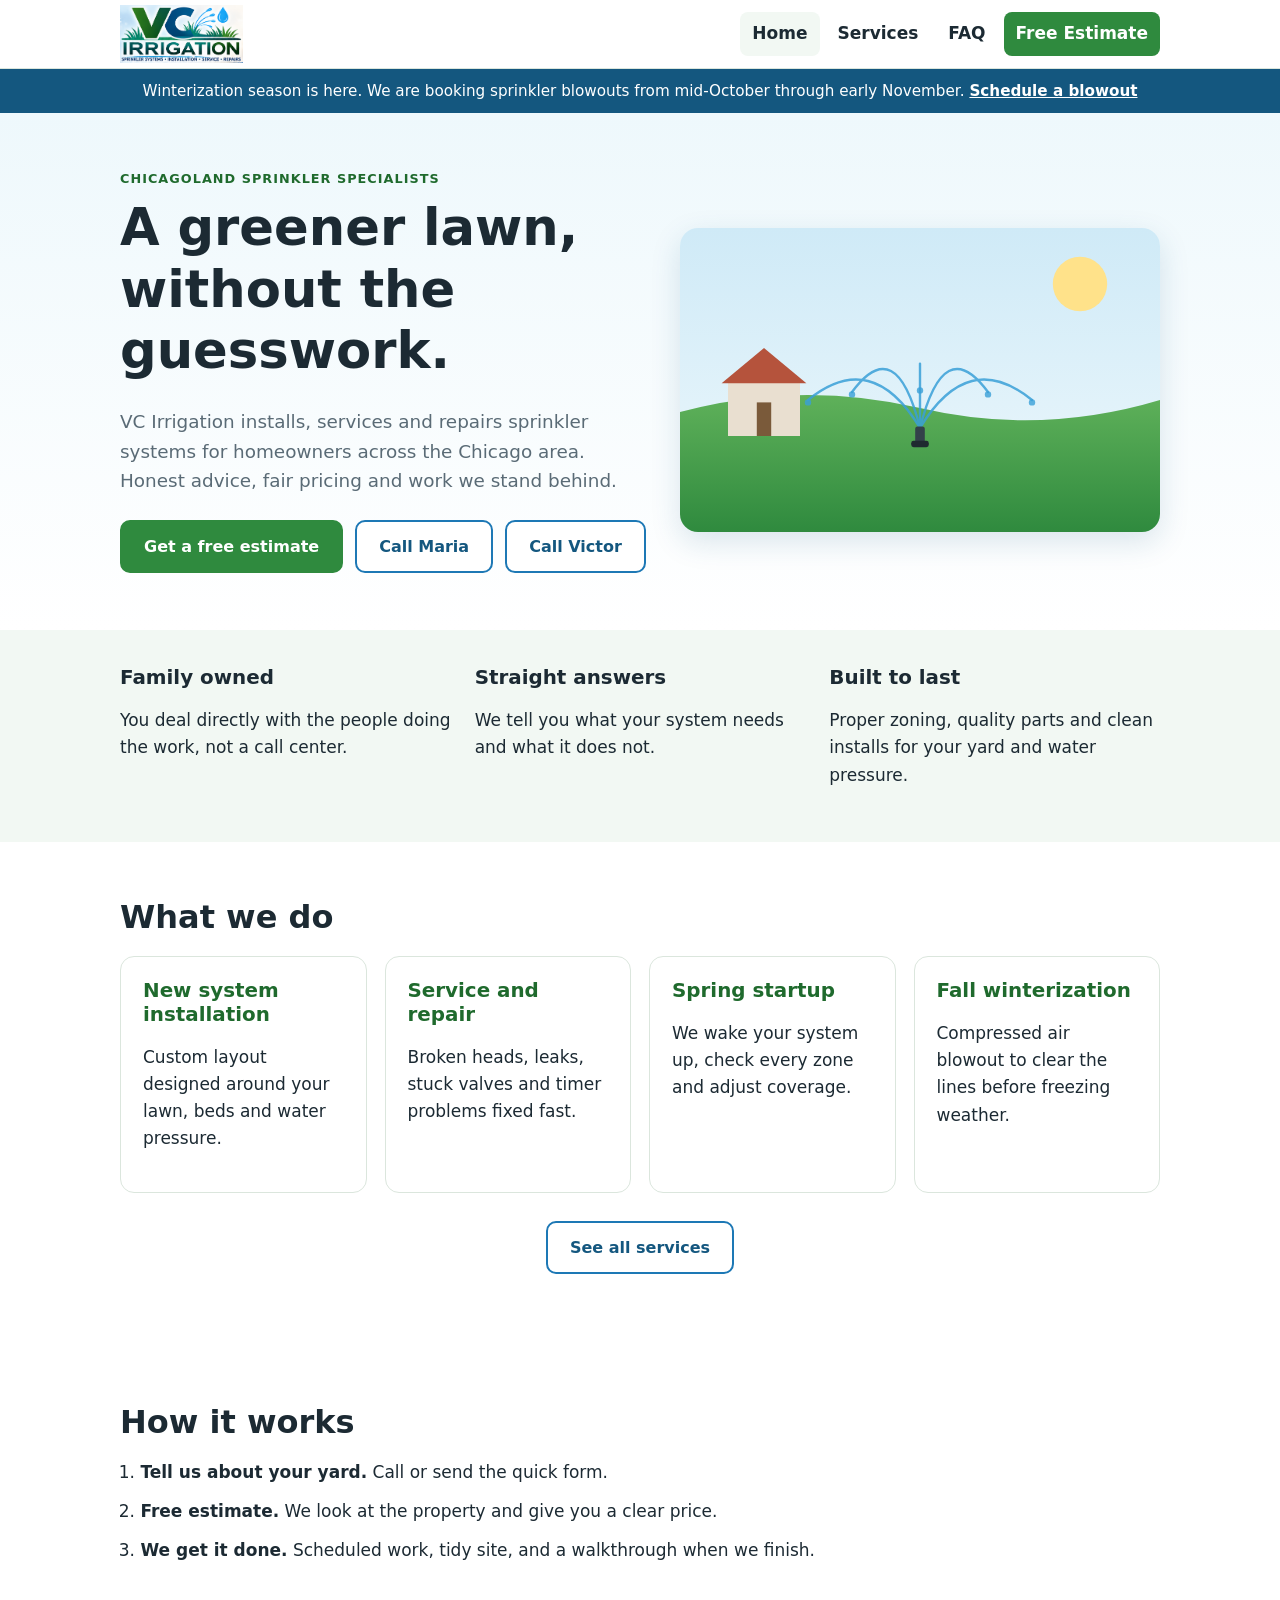
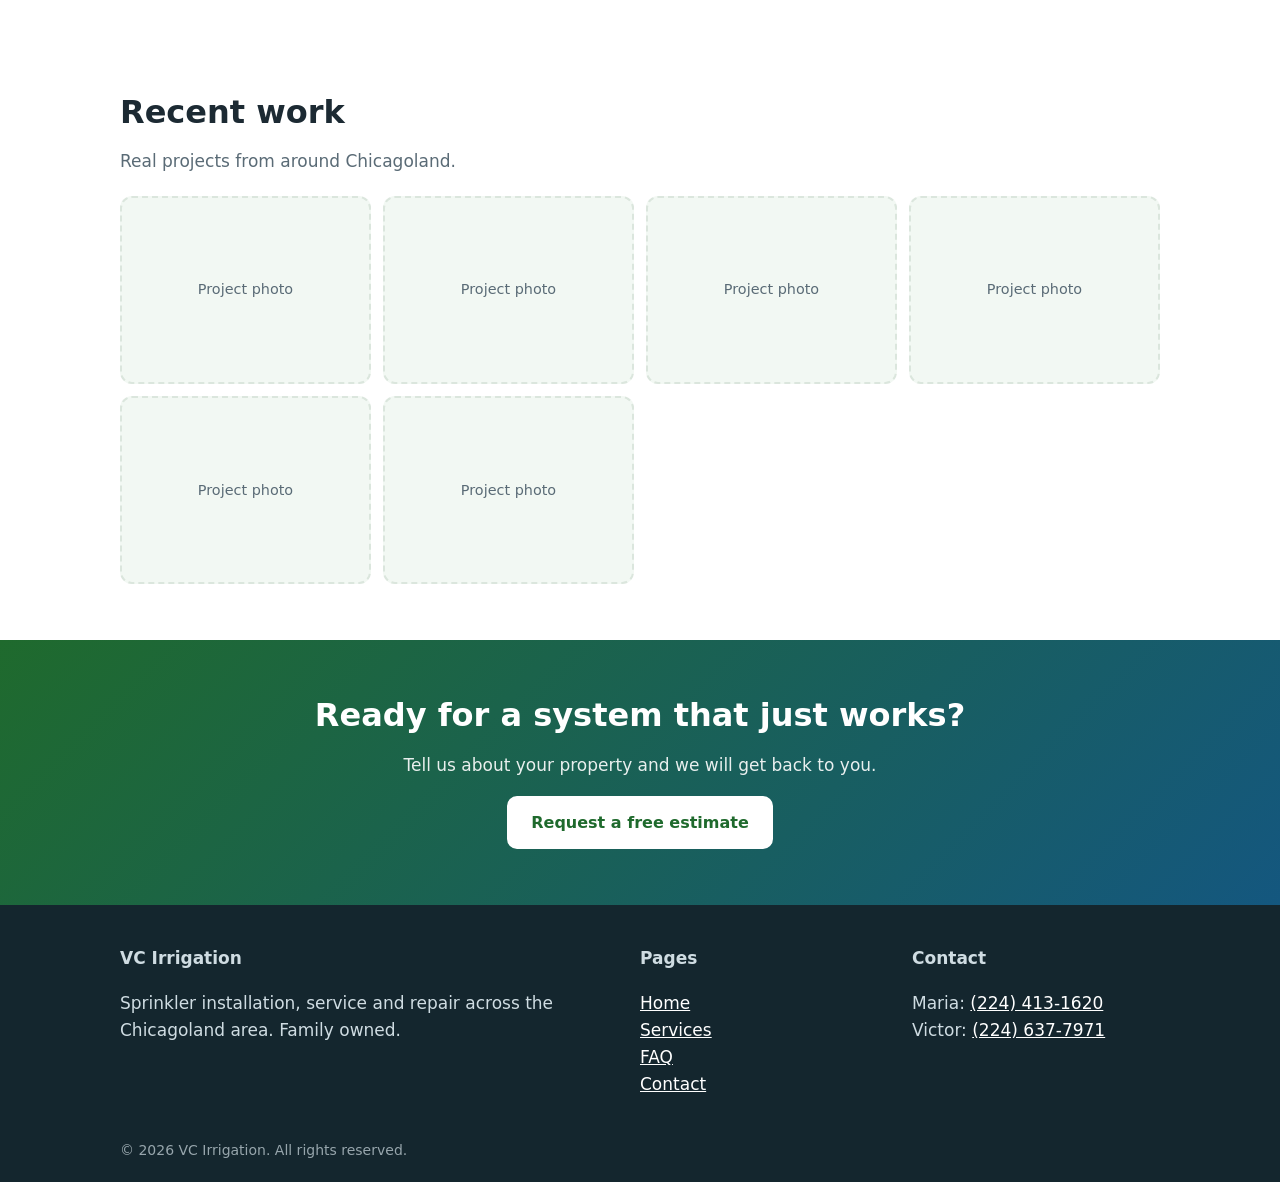
==== index.html @ 97893d1b "Initial VC Irrigation site Co-Authored-By: Claude Sonnet 5.5 <noreply@anthropic.com> Claude-Session:" ====
<!doctype html>
<html lang="en">
<head>
<meta charset="utf-8">
<meta name="viewport" content="width=device-width, initial-scale=1">
<title>VC Irrigation | Sprinkler Installation, Service & Repair in Chicagoland</title>
<meta name="description" content="Family-owned sprinkler system installation, service, repair and fall winterization serving the Chicagoland area. Free estimates.">
<link rel="icon" href="assets/logo.png">
<link rel="stylesheet" href="style.css">
</head>
<body>
<header class="site-header">
  <div class="wrap bar">
    <a class="brand" href="index.html" aria-label="VC Irrigation home">
      <img src="assets/logo.png" alt="VC Irrigation logo" onerror="this.style.display='none';this.nextElementSibling.style.display='inline-flex'">
      <span class="wordmark" style="display:none"><svg viewBox="0 0 24 24" width="22" height="22" aria-hidden="true"><path fill="currentColor" d="M12 2s6 6.6 6 11a6 6 0 0 1-12 0c0-4.4 6-11 6-11z"/></svg> VC Irrigation</span>
    </a>
    <button class="menu-btn" aria-label="Menu" aria-expanded="false" onclick="var n=document.getElementById('nav');var o=n.classList.toggle('open');this.setAttribute('aria-expanded',o)">Menu</button>
    <nav id="nav">
      <a href="index.html" class="on">Home</a>
      <a href="services.html">Services</a>
      <a href="faq.html">FAQ</a>
      <a href="contact.html" class="cta">Free Estimate</a>
    </nav>
  </div>
</header>
<main>

<section class="notice">
  <div class="wrap">Winterization season is here. We are booking sprinkler blowouts from mid-October through early November. <a href="contact.html">Schedule a blowout</a></div>
</section>

<section class="hero">
  <div class="wrap hero-grid">
    <div>
      <p class="eyebrow">Chicagoland sprinkler specialists</p>
      <h1>A greener lawn, without the guesswork.</h1>
      <p class="lead">VC Irrigation installs, services and repairs sprinkler systems for homeowners across the Chicago area. Honest advice, fair pricing and work we stand behind.</p>
      <p class="btns"><a class="btn primary" href="contact.html">Get a free estimate</a> <a class="btn" href="tel:+12244131620">Call Maria</a> <a class="btn" href="tel:+12246377971">Call Victor</a></p>
    </div>
    <svg class="hero-art" viewBox="0 0 600 380" role="img" aria-label="Lawn sprinkler watering a green yard">
  <defs>
    <linearGradient id="sky" x1="0" y1="0" x2="0" y2="1"><stop offset="0" stop-color="#cfeaf7"/><stop offset="1" stop-color="#eef8fc"/></linearGradient>
    <linearGradient id="grass" x1="0" y1="0" x2="0" y2="1"><stop offset="0" stop-color="#5fb15a"/><stop offset="1" stop-color="#2f8a3e"/></linearGradient>
  </defs>
  <rect width="600" height="380" fill="url(#sky)"/>
  <circle cx="500" cy="70" r="34" fill="#ffe28a"/>
  <path d="M0 230 Q150 190 300 225 T600 215 V380 H0z" fill="url(#grass)"/>
  <g fill="none" stroke="#3aa0d8" stroke-width="3" stroke-linecap="round" opacity=".85">
    <path d="M300 250 Q240 150 160 215"/><path d="M300 250 Q270 130 215 205"/>
    <path d="M300 250 Q300 120 300 200"/><path d="M300 250 Q330 130 385 205"/><path d="M300 250 Q360 150 440 215"/>
  </g>
  <g fill="#3aa0d8" opacity=".8"><circle cx="160" cy="218" r="4"/><circle cx="215" cy="208" r="4"/><circle cx="300" cy="203" r="4"/><circle cx="385" cy="208" r="4"/><circle cx="440" cy="218" r="4"/></g>
  <rect x="294" y="248" width="12" height="22" rx="3" fill="#33414a"/>
  <rect x="289" y="266" width="22" height="8" rx="3" fill="#1f2a30"/>
  <g transform="translate(60 150)"><rect x="0" y="40" width="90" height="70" fill="#e9dfd0"/><path d="M-8 44 L45 0 L98 44z" fill="#b5533c"/><rect x="36" y="68" width="18" height="42" fill="#7a5a3a"/></g>
</svg>
  </div>
</section>

<section class="band">
  <div class="wrap trio">
    <div><h3>Family owned</h3><p>You deal directly with the people doing the work, not a call center.</p></div>
    <div><h3>Straight answers</h3><p>We tell you what your system needs and what it does not.</p></div>
    <div><h3>Built to last</h3><p>Proper zoning, quality parts and clean installs for your yard and water pressure.</p></div>
  </div>
</section>

<section class="wrap section">
  <h2>What we do</h2>
  <div class="cards">
    <article class="card"><h3>New system installation</h3><p>Custom layout designed around your lawn, beds and water pressure.</p></article>
    <article class="card"><h3>Service and repair</h3><p>Broken heads, leaks, stuck valves and timer problems fixed fast.</p></article>
    <article class="card"><h3>Spring startup</h3><p>We wake your system up, check every zone and adjust coverage.</p></article>
    <article class="card"><h3>Fall winterization</h3><p>Compressed air blowout to clear the lines before freezing weather.</p></article>
  </div>
  <p class="center"><a class="btn" href="services.html">See all services</a></p>
</section>

<section class="band alt">
  <div class="wrap">
    <h2>How it works</h2>
    <ol class="steps">
      <li><strong>Tell us about your yard.</strong> Call or send the quick form.</li>
      <li><strong>Free estimate.</strong> We look at the property and give you a clear price.</li>
      <li><strong>We get it done.</strong> Scheduled work, tidy site, and a walkthrough when we finish.</li>
    </ol>
  </div>
</section>

<section class="wrap section">
  <h2>Recent work</h2>
  <p class="muted">Real projects from around Chicagoland.</p>
  <div class="gallery" id="gallery"></div>
</section>

<section class="cta-band">
  <div class="wrap">
    <h2>Ready for a system that just works?</h2>
    <p>Tell us about your property and we will get back to you.</p>
    <a class="btn light" href="contact.html">Request a free estimate</a>
  </div>
</section>
</main>
<footer class="site-footer">
  <div class="wrap cols">
    <div>
      <strong>VC Irrigation</strong>
      <p>Sprinkler installation, service and repair across the Chicagoland area. Family owned.</p>
    </div>
    <div>
      <strong>Pages</strong>
      <p><a href="index.html">Home</a><br><a href="services.html">Services</a><br><a href="faq.html">FAQ</a><br><a href="contact.html">Contact</a></p>
    </div>
    <div>
      <strong>Contact</strong>
      <p>Maria: <a href="tel:+12244131620">(224) 413-1620</a><br>Victor: <a href="tel:+12246377971">(224) 637-7971</a></p>
    </div>
  </div>
  <div class="wrap small">&copy; <span id="yr"></span> VC Irrigation. All rights reserved.</div>
</footer>
<script src="site.js"></script>
</body>
</html>
---- style.css ----
:root{--green:#2f8a3e;--green-d:#1f6a2d;--blue:#1d78b5;--blue-d:#14577f;--ink:#1c2a33;--muted:#5a6b76;--bg:#fff;--soft:#f2f8f3;--line:#dbe6dd}
*{box-sizing:border-box}
html{scroll-behavior:smooth}
body{margin:0;font:17px/1.6 system-ui,-apple-system,"Segoe UI",Roboto,sans-serif;color:var(--ink);background:var(--bg)}
img{max-width:100%}
a{color:var(--blue)}
.wrap{max-width:1080px;margin:0 auto;padding:0 20px}
.section{padding:56px 20px}
.narrow{max-width:780px}
.center{text-align:center}
.muted{color:var(--muted)}
.small{font-size:14px}
h1,h2,h3{line-height:1.2;margin:0 0 .5em}
h1{font-size:clamp(2rem,5vw,3.2rem)}
h2{font-size:clamp(1.5rem,3vw,2rem)}
.lead{font-size:1.15rem;color:var(--muted);max-width:620px}
.eyebrow{color:var(--green-d);font-weight:700;text-transform:uppercase;letter-spacing:.08em;font-size:.8rem;margin:0 0 .6em}

.site-header{position:sticky;top:0;z-index:10;background:#fff;border-bottom:1px solid var(--line)}
.bar{display:flex;align-items:center;justify-content:space-between;min-height:68px;gap:16px}
.brand{display:flex;align-items:center;text-decoration:none;color:var(--ink)}
.brand img{height:58px;width:auto}
.wordmark{align-items:center;gap:6px;font-weight:800;font-size:1.3rem;color:var(--blue-d)}
nav{display:flex;gap:6px;align-items:center}
nav a{padding:8px 12px;border-radius:8px;text-decoration:none;color:var(--ink);font-weight:600}
nav a:hover,nav a.on{background:var(--soft)}
nav a.cta{background:var(--green);color:#fff}
nav a.cta:hover{background:var(--green-d)}
.menu-btn{display:none;background:none;border:1px solid var(--line);border-radius:8px;padding:8px 14px;font:inherit;font-weight:600}
@media(max-width:760px){
  .menu-btn{display:block}
  nav{display:none;position:absolute;left:0;right:0;top:100%;background:#fff;border-bottom:1px solid var(--line);flex-direction:column;align-items:stretch;padding:10px 20px}
  nav.open{display:flex}
}

.notice{background:var(--blue-d);color:#fff;text-align:center;padding:10px 0;font-size:.95rem}
.notice a{color:#fff;font-weight:700}

.hero{background:linear-gradient(180deg,#eef8fc,#fff);padding:56px 0 40px}
.hero-grid{display:grid;grid-template-columns:1.1fr 1fr;gap:32px;align-items:center}
.hero-art{width:100%;height:auto;border-radius:18px;box-shadow:0 10px 30px rgba(20,87,127,.15)}
@media(max-width:820px){.hero-grid{grid-template-columns:1fr}}
.btns{display:flex;gap:12px;flex-wrap:wrap;margin-top:24px}
.btn{display:inline-block;padding:12px 22px;border-radius:10px;border:2px solid var(--blue);color:var(--blue-d);font-weight:700;text-decoration:none;background:#fff;cursor:pointer;font-size:1rem}
.btn:hover{background:var(--soft)}
.btn.primary{background:var(--green);border-color:var(--green);color:#fff}
.btn.primary:hover{background:var(--green-d)}
.btn.light{background:#fff;border-color:#fff;color:var(--green-d)}

.band{background:var(--soft);padding:36px 0}
.band.alt{background:#fff;padding:56px 0}
.trio{display:grid;grid-template-columns:repeat(3,1fr);gap:24px}
@media(max-width:760px){.trio{grid-template-columns:1fr}}
.cards{display:grid;grid-template-columns:repeat(auto-fit,minmax(220px,1fr));gap:18px;margin:20px 0 28px}
.card{border:1px solid var(--line);border-radius:14px;padding:22px;background:#fff}
.card h3{color:var(--green-d)}
.steps{padding-left:1.2em;display:grid;gap:12px;max-width:700px}

.gallery{display:grid;grid-template-columns:repeat(auto-fill,minmax(220px,1fr));gap:12px;margin-top:20px}
.shot{aspect-ratio:4/3;border-radius:12px;overflow:hidden;background:var(--soft)}
.shot img{width:100%;height:100%;object-fit:cover;display:block}
.shot.empty{display:flex;align-items:center;justify-content:center;border:2px dashed var(--line);color:var(--muted);font-size:.9rem}

.cta-band{background:linear-gradient(135deg,var(--green-d),var(--blue-d));color:#fff;text-align:center;padding:56px 0}
.cta-band p{opacity:.9}

.page-title{background:var(--soft);padding:44px 0 36px}
.page-title .lead{margin:0}
.services{display:grid;gap:22px}
.svc{border:1px solid var(--line);border-radius:14px;padding:26px}
.svc h2{color:var(--green-d);font-size:1.4rem}
.ticks{list-style:none;padding:0;margin:12px 0 0}
.ticks li{padding-left:26px;position:relative;margin:6px 0}
.ticks li:before{content:"";position:absolute;left:0;top:.55em;width:14px;height:8px;border-left:3px solid var(--green);border-bottom:3px solid var(--green);transform:rotate(-45deg) translateY(-50%)}

details{border:1px solid var(--line);border-radius:12px;padding:0 18px;margin:12px 0;background:#fff}
summary{cursor:pointer;font-weight:700;padding:16px 0;list-style:none}
summary::-webkit-details-marker{display:none}
summary:after{content:"+";float:right;color:var(--green-d);font-size:1.3rem}
details[open] summary:after{content:"\2212"}
details p{margin:0 0 16px;color:var(--muted)}

.contact-grid{display:grid;grid-template-columns:1.4fr 1fr;gap:36px;align-items:start}
@media(max-width:820px){.contact-grid{grid-template-columns:1fr}}
.form{display:grid;gap:14px}
.form label{display:grid;gap:6px;font-weight:600;font-size:.95rem}
.form input,.form select,.form textarea{font:inherit;padding:11px 12px;border:1px solid #b9c9bd;border-radius:9px;background:#fff}
.form input:focus,.form select:focus,.form textarea:focus{outline:3px solid #bfe3c5;border-color:var(--green)}
.info{background:var(--soft);border-radius:14px;padding:24px}

.site-footer{background:#14262e;color:#cfdce2;padding:40px 0 20px;margin-top:0}
.site-footer a{color:#fff}
.cols{display:grid;grid-template-columns:2fr 1fr 1fr;gap:24px}
@media(max-width:760px){.cols{grid-template-columns:1fr}}
.site-footer .small{margin-top:24px;opacity:.7}
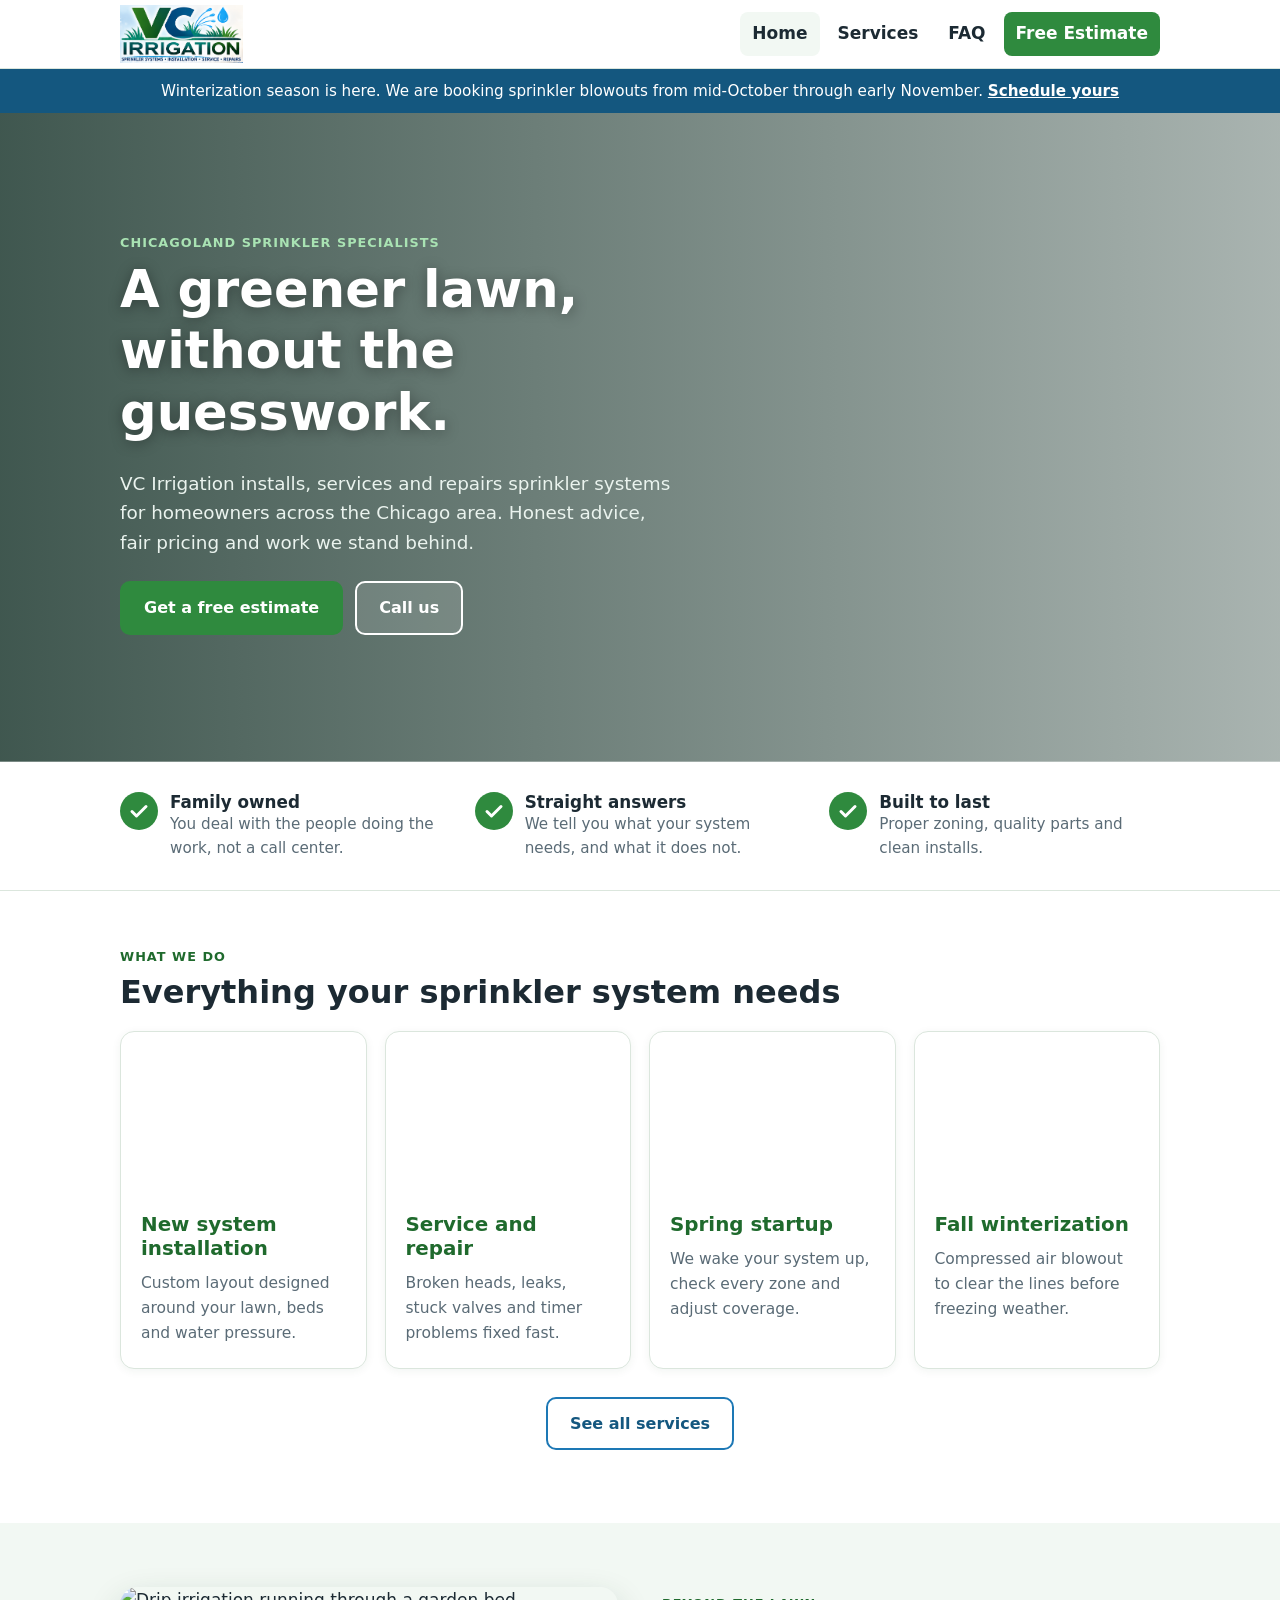
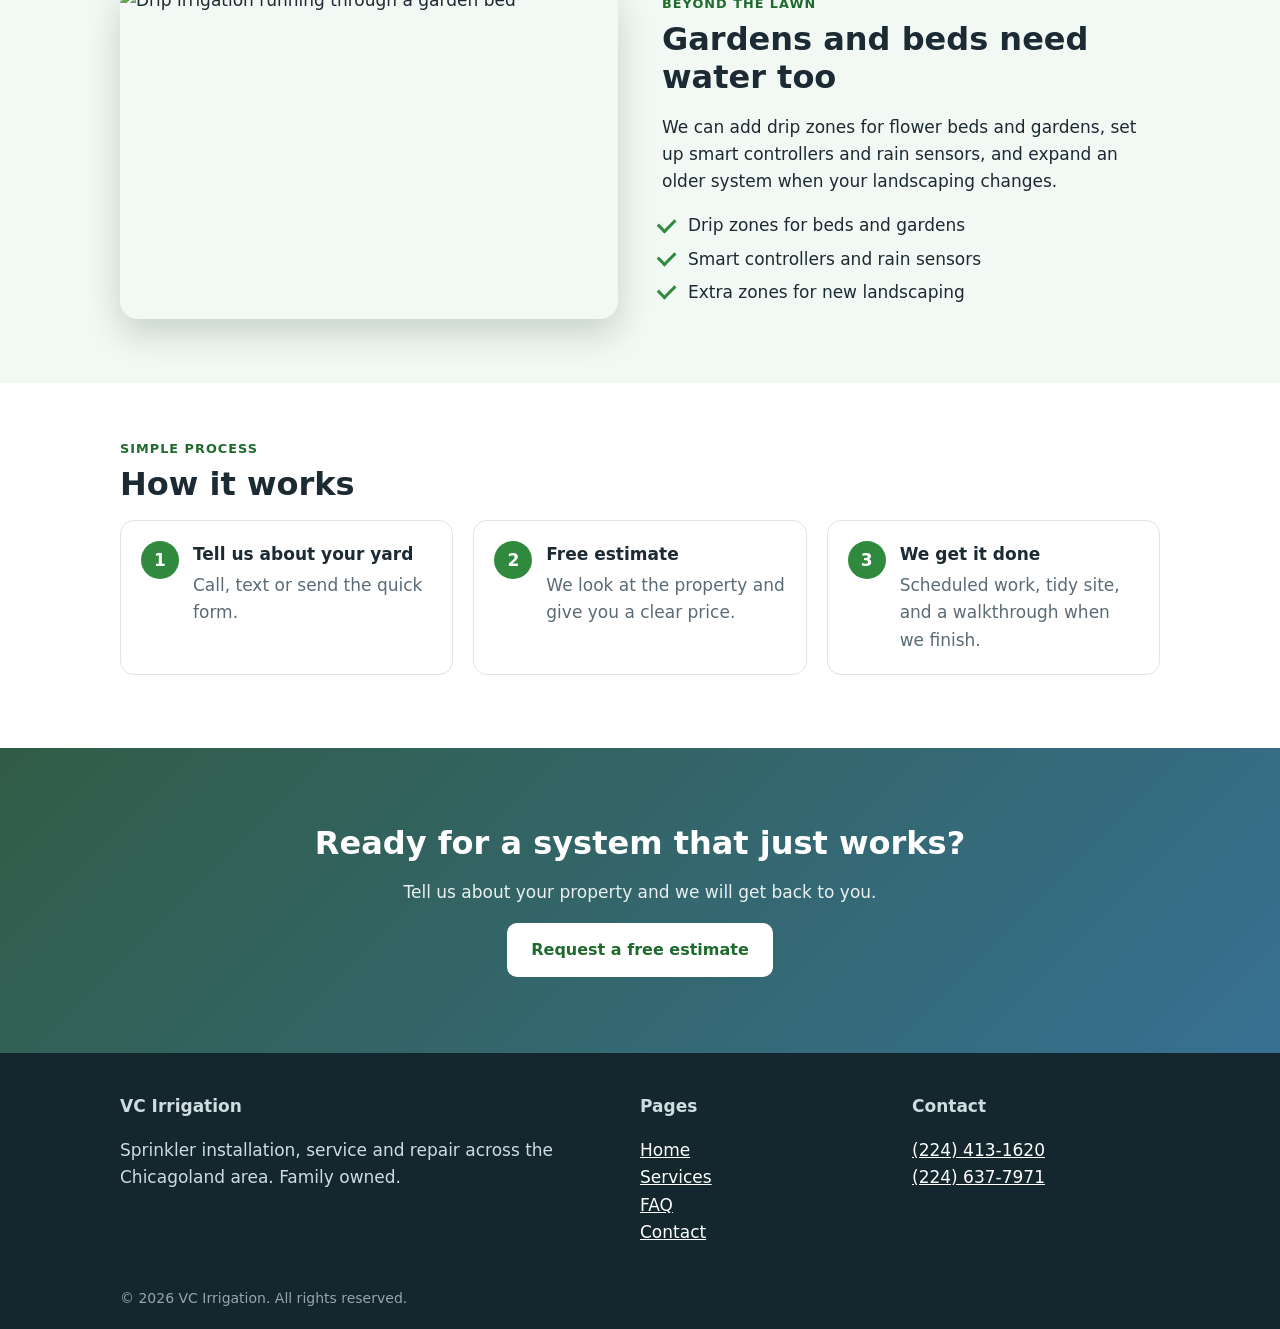
==== commit c0823da7: "Add imagery, Call us wording, redesigned FAQ Co-Authored-By: Claude Sonnet 5.5 <noreply@anthropic.co" ====
--- a/index.html
+++ b/index.html
@@ -26,80 +26,66 @@
 </header>
 <main>
 
-<section class="notice">
-  <div class="wrap">Winterization season is here. We are booking sprinkler blowouts from mid-October through early November. <a href="contact.html">Schedule a blowout</a></div>
-</section>
+<section class="notice"><div class="wrap">Winterization season is here. We are booking sprinkler blowouts from mid-October through early November. <a href="contact.html">Schedule yours</a></div></section>
 
-<section class="hero">
-  <div class="wrap hero-grid">
-    <div>
-      <p class="eyebrow">Chicagoland sprinkler specialists</p>
-      <h1>A greener lawn, without the guesswork.</h1>
-      <p class="lead">VC Irrigation installs, services and repairs sprinkler systems for homeowners across the Chicago area. Honest advice, fair pricing and work we stand behind.</p>
-      <p class="btns"><a class="btn primary" href="contact.html">Get a free estimate</a> <a class="btn" href="tel:+12244131620">Call Maria</a> <a class="btn" href="tel:+12246377971">Call Victor</a></p>
-    </div>
-    <svg class="hero-art" viewBox="0 0 600 380" role="img" aria-label="Lawn sprinkler watering a green yard">
-  <defs>
-    <linearGradient id="sky" x1="0" y1="0" x2="0" y2="1"><stop offset="0" stop-color="#cfeaf7"/><stop offset="1" stop-color="#eef8fc"/></linearGradient>
-    <linearGradient id="grass" x1="0" y1="0" x2="0" y2="1"><stop offset="0" stop-color="#5fb15a"/><stop offset="1" stop-color="#2f8a3e"/></linearGradient>
-  </defs>
-  <rect width="600" height="380" fill="url(#sky)"/>
-  <circle cx="500" cy="70" r="34" fill="#ffe28a"/>
-  <path d="M0 230 Q150 190 300 225 T600 215 V380 H0z" fill="url(#grass)"/>
-  <g fill="none" stroke="#3aa0d8" stroke-width="3" stroke-linecap="round" opacity=".85">
-    <path d="M300 250 Q240 150 160 215"/><path d="M300 250 Q270 130 215 205"/>
-    <path d="M300 250 Q300 120 300 200"/><path d="M300 250 Q330 130 385 205"/><path d="M300 250 Q360 150 440 215"/>
-  </g>
-  <g fill="#3aa0d8" opacity=".8"><circle cx="160" cy="218" r="4"/><circle cx="215" cy="208" r="4"/><circle cx="300" cy="203" r="4"/><circle cx="385" cy="208" r="4"/><circle cx="440" cy="218" r="4"/></g>
-  <rect x="294" y="248" width="12" height="22" rx="3" fill="#33414a"/>
-  <rect x="289" y="266" width="22" height="8" rx="3" fill="#1f2a30"/>
-  <g transform="translate(60 150)"><rect x="0" y="40" width="90" height="70" fill="#e9dfd0"/><path d="M-8 44 L45 0 L98 44z" fill="#b5533c"/><rect x="36" y="68" width="18" height="42" fill="#7a5a3a"/></g>
-</svg>
+<section class="hero" style="background-image:linear-gradient(90deg,rgba(10,40,30,.78),rgba(10,40,30,.35)),url(https://d8j0ntlcm91z4.cloudfront.net/user_3Gy0O1oJK9nZCQd6ZidORNJu8qM/hf_20261017_224734_cab937fd-9fd4-4245-bd66-3b08febd8044.png)">
+  <div class="wrap">
+    <p class="eyebrow">Chicagoland sprinkler specialists</p>
+    <h1>A greener lawn, without the guesswork.</h1>
+    <p class="lead">VC Irrigation installs, services and repairs sprinkler systems for homeowners across the Chicago area. Honest advice, fair pricing and work we stand behind.</p>
+    <p class="btns"><a class="btn primary" href="contact.html">Get a free estimate</a> <a class="btn ghost" href="tel:+12244131620">Call us</a></p>
   </div>
 </section>
 
-<section class="band">
+<section class="trust">
   <div class="wrap trio">
-    <div><h3>Family owned</h3><p>You deal directly with the people doing the work, not a call center.</p></div>
-    <div><h3>Straight answers</h3><p>We tell you what your system needs and what it does not.</p></div>
-    <div><h3>Built to last</h3><p>Proper zoning, quality parts and clean installs for your yard and water pressure.</p></div>
+    <div><svg viewBox="0 0 24 24" width="22" height="22" aria-hidden="true"><path fill="none" stroke="currentColor" stroke-width="3" stroke-linecap="round" stroke-linejoin="round" d="M5 12.5l4.5 4.5L19 7.5"/></svg><h3>Family owned</h3><p>You deal with the people doing the work, not a call center.</p></div>
+    <div><svg viewBox="0 0 24 24" width="22" height="22" aria-hidden="true"><path fill="none" stroke="currentColor" stroke-width="3" stroke-linecap="round" stroke-linejoin="round" d="M5 12.5l4.5 4.5L19 7.5"/></svg><h3>Straight answers</h3><p>We tell you what your system needs, and what it does not.</p></div>
+    <div><svg viewBox="0 0 24 24" width="22" height="22" aria-hidden="true"><path fill="none" stroke="currentColor" stroke-width="3" stroke-linecap="round" stroke-linejoin="round" d="M5 12.5l4.5 4.5L19 7.5"/></svg><h3>Built to last</h3><p>Proper zoning, quality parts and clean installs.</p></div>
   </div>
 </section>
 
 <section class="wrap section">
-  <h2>What we do</h2>
+  <p class="eyebrow">What we do</p>
+  <h2>Everything your sprinkler system needs</h2>
   <div class="cards">
-    <article class="card"><h3>New system installation</h3><p>Custom layout designed around your lawn, beds and water pressure.</p></article>
-    <article class="card"><h3>Service and repair</h3><p>Broken heads, leaks, stuck valves and timer problems fixed fast.</p></article>
-    <article class="card"><h3>Spring startup</h3><p>We wake your system up, check every zone and adjust coverage.</p></article>
-    <article class="card"><h3>Fall winterization</h3><p>Compressed air blowout to clear the lines before freezing weather.</p></article>
+    <article class="card"><div class="ph" style="background-image:url(https://d8j0ntlcm91z4.cloudfront.net/user_3Gy0O1oJK9nZCQd6ZidORNJu8qM/hf_20261017_224733_52c04477-a54c-4cf7-95b7-3fb10510652d.png)"></div><div class="cb"><h3>New system installation</h3><p>Custom layout designed around your lawn, beds and water pressure.</p></div></article>
+    <article class="card"><div class="ph" style="background-image:url(https://d8j0ntlcm91z4.cloudfront.net/user_3Gy0O1oJK9nZCQd6ZidORNJu8qM/hf_20261017_224733_8e12d792-cb5d-4a95-bab0-8cf3d3c41c6f.png)"></div><div class="cb"><h3>Service and repair</h3><p>Broken heads, leaks, stuck valves and timer problems fixed fast.</p></div></article>
+    <article class="card"><div class="ph" style="background-image:url(https://d8j0ntlcm91z4.cloudfront.net/user_3Gy0O1oJK9nZCQd6ZidORNJu8qM/hf_20261017_224732_81fea884-f100-4eeb-8efb-dbd53540cead.png)"></div><div class="cb"><h3>Spring startup</h3><p>We wake your system up, check every zone and adjust coverage.</p></div></article>
+    <article class="card"><div class="ph" style="background-image:url(https://d8j0ntlcm91z4.cloudfront.net/user_3Gy0O1oJK9nZCQd6ZidORNJu8qM/hf_20261017_224734_baeb9b04-0b1c-424c-b356-33c40e5199c3.png)"></div><div class="cb"><h3>Fall winterization</h3><p>Compressed air blowout to clear the lines before freezing weather.</p></div></article>
   </div>
   <p class="center"><a class="btn" href="services.html">See all services</a></p>
 </section>
 
-<section class="band alt">
-  <div class="wrap">
-    <h2>How it works</h2>
-    <ol class="steps">
-      <li><strong>Tell us about your yard.</strong> Call or send the quick form.</li>
-      <li><strong>Free estimate.</strong> We look at the property and give you a clear price.</li>
-      <li><strong>We get it done.</strong> Scheduled work, tidy site, and a walkthrough when we finish.</li>
-    </ol>
+<section class="split">
+  <div class="wrap split-grid">
+    <img src="https://d8j0ntlcm91z4.cloudfront.net/user_3Gy0O1oJK9nZCQd6ZidORNJu8qM/hf_20261017_224733_5c8c31fb-71a1-4232-8ace-ff255b1fae7c.png" alt="Drip irrigation running through a garden bed" loading="lazy">
+    <div>
+      <p class="eyebrow">Beyond the lawn</p>
+      <h2>Gardens and beds need water too</h2>
+      <p>We can add drip zones for flower beds and gardens, set up smart controllers and rain sensors, and expand an older system when your landscaping changes.</p>
+      <ul class="ticks"><li>Drip zones for beds and gardens</li><li>Smart controllers and rain sensors</li><li>Extra zones for new landscaping</li></ul>
+    </div>
   </div>
 </section>
 
 <section class="wrap section">
-  <h2>Recent work</h2>
-  <p class="muted">Real projects from around Chicagoland.</p>
+  <p class="eyebrow">Simple process</p>
+  <h2>How it works</h2>
+  <ol class="steps">
+    <li><span>1</span><div><strong>Tell us about your yard</strong><p>Call, text or send the quick form.</p></div></li>
+    <li><span>2</span><div><strong>Free estimate</strong><p>We look at the property and give you a clear price.</p></div></li>
+    <li><span>3</span><div><strong>We get it done</strong><p>Scheduled work, tidy site, and a walkthrough when we finish.</p></div></li>
+  </ol>
+</section>
+
+<section class="wrap section" id="work" hidden>
+  <p class="eyebrow">Our work</p><h2>Recent projects</h2>
   <div class="gallery" id="gallery"></div>
 </section>
 
-<section class="cta-band">
-  <div class="wrap">
-    <h2>Ready for a system that just works?</h2>
-    <p>Tell us about your property and we will get back to you.</p>
-    <a class="btn light" href="contact.html">Request a free estimate</a>
-  </div>
+<section class="cta-band" style="background-image:linear-gradient(135deg,rgba(20,70,45,.88),rgba(20,87,127,.85)),url(https://d8j0ntlcm91z4.cloudfront.net/user_3Gy0O1oJK9nZCQd6ZidORNJu8qM/hf_20261017_224732_8a25df22-9ee4-4938-b3b7-dede5e513336.png)">
+  <div class="wrap"><h2>Ready for a system that just works?</h2><p>Tell us about your property and we will get back to you.</p><a class="btn light" href="contact.html">Request a free estimate</a></div>
 </section>
 </main>
 <footer class="site-footer">
@@ -114,7 +100,7 @@
     </div>
     <div>
       <strong>Contact</strong>
-      <p>Maria: <a href="tel:+12244131620">(224) 413-1620</a><br>Victor: <a href="tel:+12246377971">(224) 637-7971</a></p>
+      <p><a href="tel:+12244131620">(224) 413-1620</a><br><a href="tel:+12246377971">(224) 637-7971</a></p>
     </div>
   </div>
   <div class="wrap small">&copy; <span id="yr"></span> VC Irrigation. All rights reserved.</div>
--- a/style.css
+++ b/style.css
@@ -94,3 +94,55 @@
 .cols{display:grid;grid-template-columns:2fr 1fr 1fr;gap:24px}
 @media(max-width:760px){.cols{grid-template-columns:1fr}}
 .site-footer .small{margin-top:24px;opacity:.7}
+
+/* ---- v2: imagery ---- */
+.hero,.banner,.cta-band{background-size:cover;background-position:center}
+.hero{padding:120px 0 110px;color:#fff}
+.hero h1{max-width:680px;text-shadow:0 2px 14px rgba(0,0,0,.35)}
+.hero .lead{color:#eaf3ee;max-width:560px}
+.hero .eyebrow,.banner .eyebrow{color:#a9e3b3}
+.banner{padding:80px 0 70px;color:#fff}
+.banner .lead{color:#eaf3ee;margin:0}
+.btn.ghost{background:rgba(255,255,255,.12);border-color:#fff;color:#fff}
+.btn.ghost:hover{background:rgba(255,255,255,.25)}
+.btn{transition:transform .15s,box-shadow .15s}
+.btn:hover{transform:translateY(-1px);box-shadow:0 6px 16px rgba(0,0,0,.12)}
+.trust{background:#fff;border-bottom:1px solid var(--line);padding:30px 0}
+.trust .trio>div{display:grid;grid-template-columns:auto 1fr;column-gap:12px}
+.trust svg{grid-row:span 2;color:#fff;background:var(--green);border-radius:50%;padding:7px;width:38px;height:38px}
+.trust h3{margin:0;font-size:1.05rem}
+.trust p{margin:0;color:var(--muted);font-size:.95rem}
+.card{padding:0;overflow:hidden;box-shadow:0 2px 10px rgba(20,60,40,.06);transition:transform .2s,box-shadow .2s}
+.card:hover{transform:translateY(-4px);box-shadow:0 12px 26px rgba(20,60,40,.14)}
+.card .ph{aspect-ratio:3/2;background-size:cover;background-position:center}
+.card .cb{padding:18px 20px 22px}
+.card .cb p{margin:0;color:var(--muted);font-size:.97rem}
+.split{background:var(--soft);padding:64px 0}
+.split-grid{display:grid;grid-template-columns:1fr 1fr;gap:44px;align-items:center}
+.split-grid img{width:100%;border-radius:18px;box-shadow:0 14px 34px rgba(20,60,40,.2);aspect-ratio:3/2;object-fit:cover}
+@media(max-width:820px){.split-grid{grid-template-columns:1fr}}
+.steps{list-style:none;padding:0;max-width:none;grid-template-columns:repeat(3,1fr);gap:20px}
+.steps li{display:flex;gap:14px;align-items:flex-start;border:1px solid var(--line);border-radius:14px;padding:20px;background:#fff}
+.steps li>span{flex:none;width:38px;height:38px;border-radius:50%;background:var(--green);color:#fff;font-weight:800;display:flex;align-items:center;justify-content:center}
+.steps p{margin:4px 0 0;color:var(--muted)}
+@media(max-width:820px){.steps{grid-template-columns:1fr}}
+.cta-band{padding:76px 0}
+.eyebrow{margin-bottom:.4em}
+.services{display:grid;gap:56px}
+.svc{display:grid;grid-template-columns:1fr 1fr;gap:40px;align-items:center;border:none;padding:0}
+.svc img{width:100%;border-radius:18px;aspect-ratio:3/2;object-fit:cover;box-shadow:0 12px 30px rgba(20,60,40,.18)}
+.svc.flip img{order:2}
+@media(max-width:820px){.svc{grid-template-columns:1fr;gap:20px}.svc.flip img{order:0}}
+.faq-grid{display:grid;grid-template-columns:1.6fr 1fr;gap:40px;align-items:start}
+@media(max-width:900px){.faq-grid{grid-template-columns:1fr}}
+.gh{font-size:1.15rem;color:var(--green-d);margin:30px 0 4px;text-transform:uppercase;letter-spacing:.06em}
+.gh:first-child{margin-top:0}
+details{border:1px solid var(--line);border-left:4px solid var(--line);border-radius:12px;padding:0 20px;margin:12px 0;background:#fff;box-shadow:0 1px 6px rgba(20,60,40,.05);transition:border-color .2s,box-shadow .2s}
+details[open]{border-left-color:var(--green);box-shadow:0 8px 22px rgba(20,60,40,.1)}
+summary{padding:18px 0}
+summary:after{content:"+";width:30px;height:30px;border-radius:50%;background:var(--soft);display:inline-flex;align-items:center;justify-content:center;float:right;margin-left:12px;color:var(--green-d);font-size:1.3rem;line-height:1}
+details[open] summary:after{content:"2";background:var(--green);color:#fff}
+.ans p{margin:0 0 18px;color:var(--muted)}
+.side{position:sticky;top:90px;background:var(--soft);border-radius:18px;padding:22px;border:1px solid var(--line)}
+.side img{width:100%;border-radius:12px;aspect-ratio:3/2;object-fit:cover;margin-bottom:14px}
+.side h3{margin-bottom:6px}
